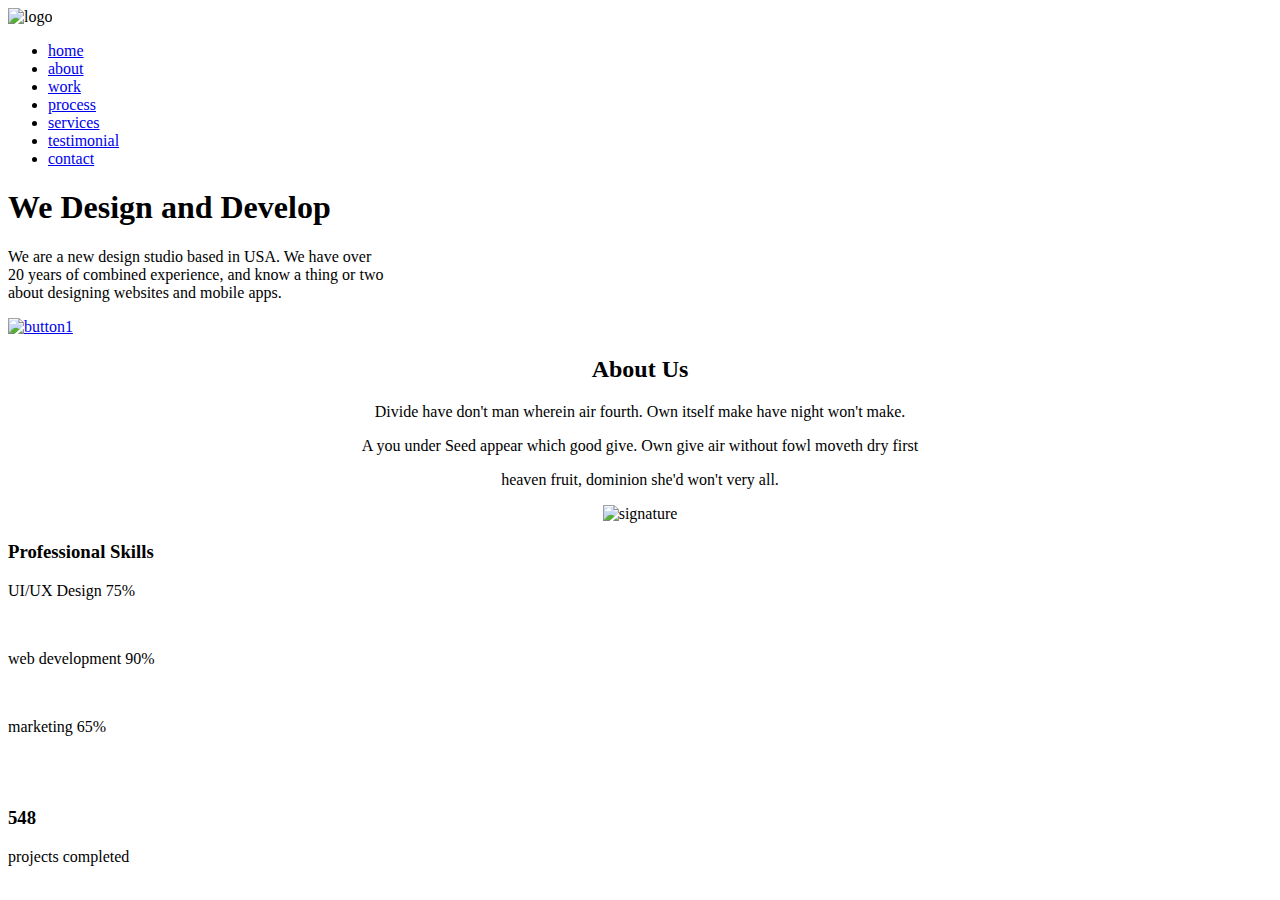
==== index.html @ 606defa4 "Add files via upload" ====
<!DOCTYPE html>
<html>
<head>
<link rel="stylesheet" type="text/css" href="css/style.css">
<meta charset="utf-8">
	<title>2182073</title>
</head>
<body>

<div id="wrap">
			<div class="content01">
				<div class="wraping">
				<div class="header">
					<div class="logo"><img src="images/logo.png" alt="logo" width="31" height="25"></div>
					<div class="menu">
						<ul class="menu1">
							<li class="menu01"><a href="index.html">home</a></li>
							<li class="menu02"><a href="#">about</a></li>
							<li class="menu03"><a href="#">work</a></li>
							<li class="menu04"><a href="#">process</a></li>
							<li class="menu05"><a href="#">services</a></li>
							<li class="menu06"><a href="#">testimonial</a></li>
							<li class="menu07"><a href="#">contact</a></li>
						</ul>
					</div>
				</div>
				</div>
					<div class="banner">
						<h1>We Design and Develop</h1>
						<p>We are a new design studio based in USA. We have over<br>20 years of combined experience, and know a thing or two<br>about designing websites and mobile apps.</p>
						<a href="#"><img src="images/button1.gif" alt="button1" width="180" height="54"></a>
					</div>
			</div>

			<div class="content02">
				<h2><center>About Us</center></h2>
				<p><center>Divide have don't man wherein air fourth. Own itself make have night won't make.</center></p>
				<p><center>A you under Seed appear which good give. Own give air without fowl moveth dry first</center></p>
				<p><center>heaven fruit, dominion she'd won't very all.</center></p>
				<center><img src="images/signature.png" alt="signature" height="57" width="223"></center>
			</div>
			<div class="content03">
			<div class="contentA">
				<div class="wraping">
					<h3>Professional Skills</h3>
					<div class="percen">
						<div class="per01">
						<p>UI/UX Design 75%</p>
						<img src="images/percent1.png" alt="">
						</div>
						<div class="per02">
						<p>web development 90%</p>
						<img src="images/percent2.png" alt="">
						</div>
						<div class="per03">
						<p>marketing 65%</p>
						<img src="images/percent3.png" alt="">
						</div>

					</div>
				</div>
			</div>

	<div class="contentB">
		<div class="wraping">
		</div>
	</div>
</div>
	<div class="content04">
		<div class="wraping">
			<div class="qualification1 clearfix">
				<img src="images/portfolio.png" alt="">
				<div class="text1">
				<h3>548</h3>
				<p>projects completed</p>
				</div>
			</div>
			
		</div>
	</div>

	
	
	
	
	
	
	
	
	
	
	
	
	
	
</div>
</body>
</html>
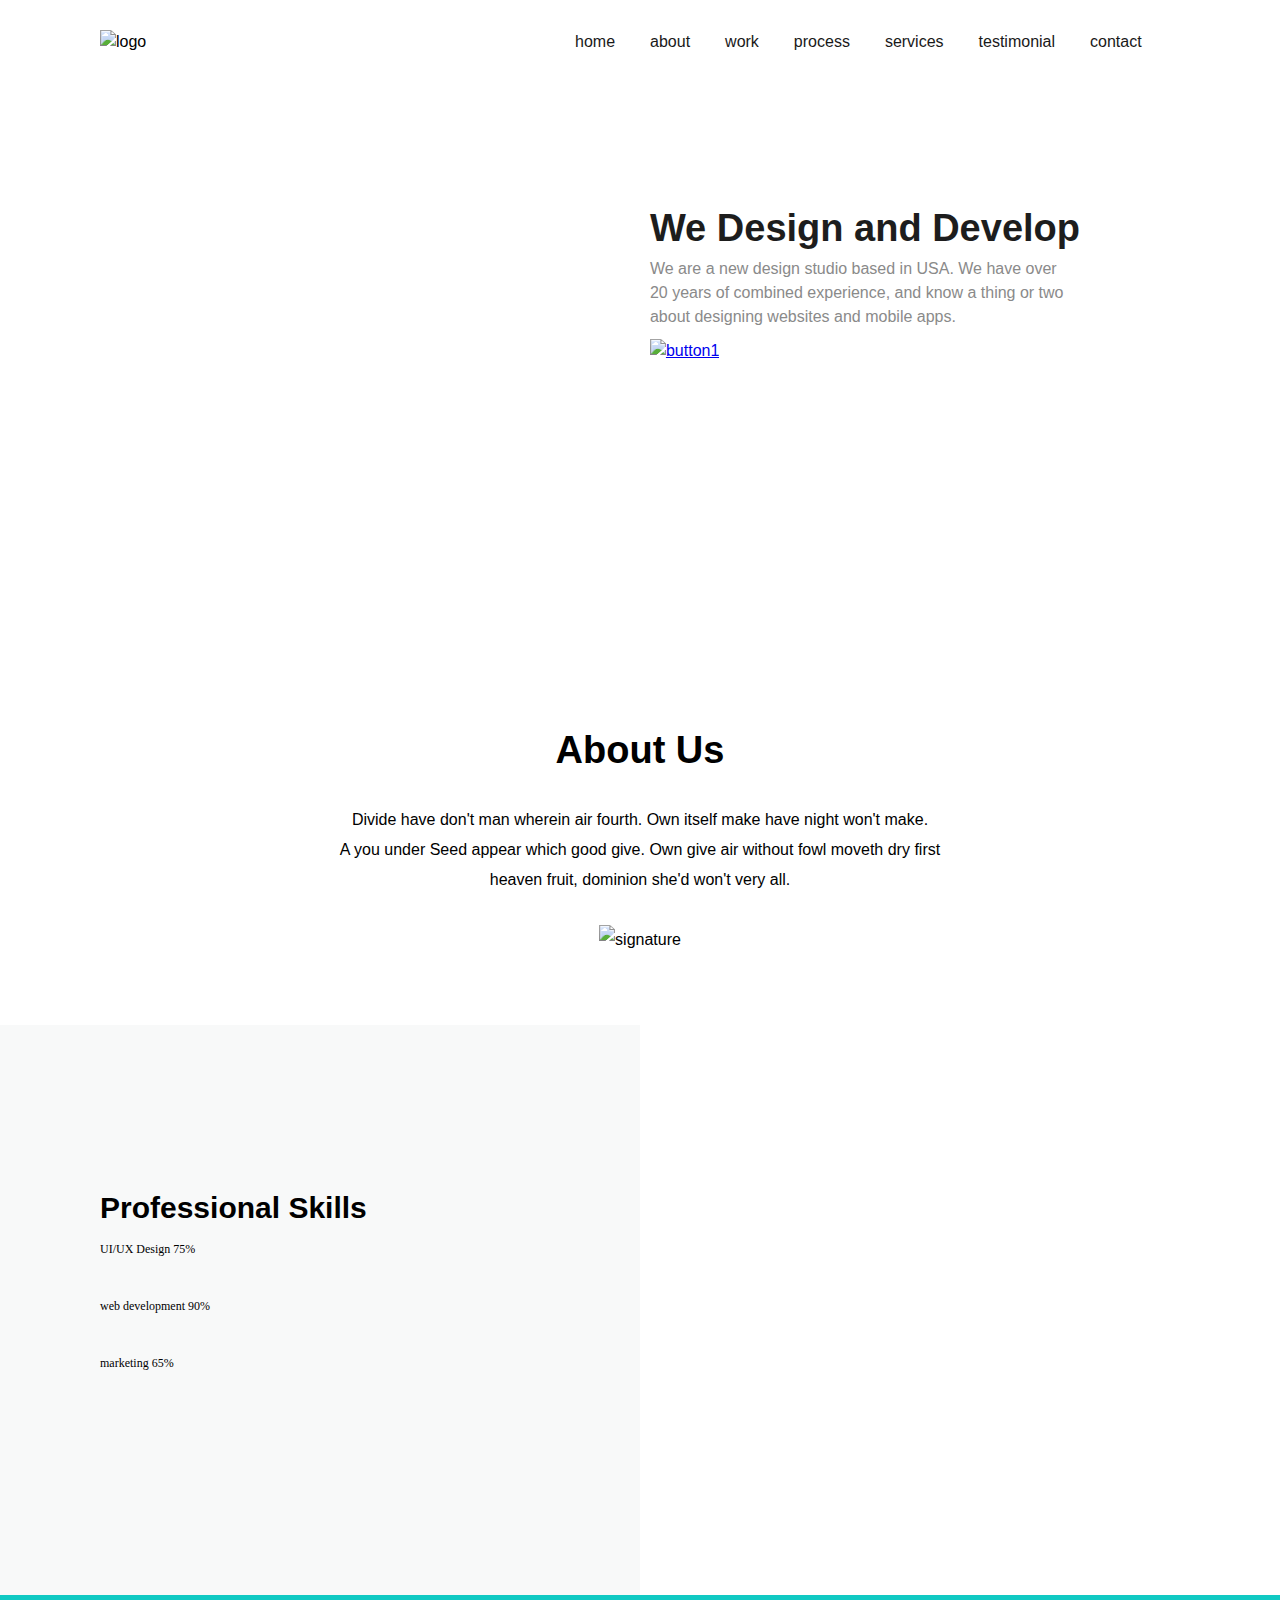
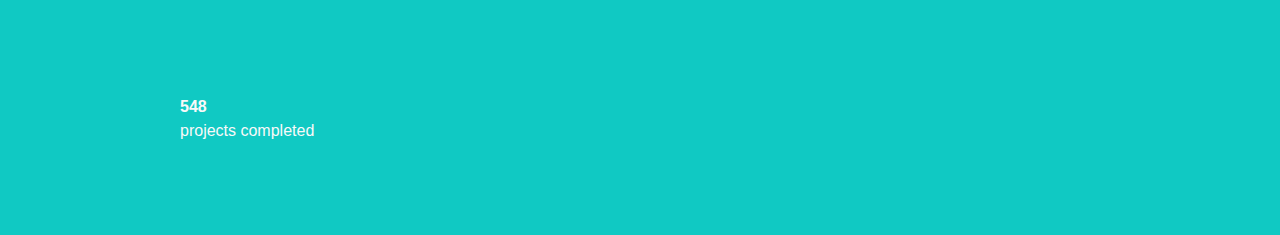
==== commit e0927ab4: "Update index.html" ====
--- a/index.html
+++ b/index.html
@@ -1,7 +1,7 @@
 <!DOCTYPE html>
 <html>
 <head>
-<link rel="stylesheet" type="text/css" href="css/style.css">
+<link rel="stylesheet" type="text/css" href="style.css">
 <meta charset="utf-8">
 	<title>2182073</title>
 </head>
@@ -95,4 +95,4 @@
 	
 </div>
 </body>
-</html>+</html>
--- a/style.css
+++ b/style.css
@@ -0,0 +1,220 @@
+@charset "utf-8";
+/* reset */
+html,body,div,span,object,iframe,h1,h2,h3,h4,h5,h6,p,a,blockquote,pre,abbr,address,cite,code,del,dfn,em,img,ins,kbd,q,samp,small,strong,sub,sup,var,b,i,dl,dt,dd,ol,ul,li,fieldset,form,label,legend,table,caption,tbody,tfoot,thead,tr,th,td,article,aside,canvas,details,figcaption,figure,footer,header,hgroup,menu,nav,section,summary,time,mark,audio,video {
+	box-sizing: border-box;
+	margin: 0;
+	padding: 0;
+	border: 0;
+	outline: 0;
+	background: transparent;
+	vertical-align: top;
+	font-size: 100%;
+}
+
+html {
+	font-size: 16px;
+}
+
+body {
+	font-family: 'Hiragino Kaku Gothic ProN', Arial, Meiryo, sans-serif;
+	line-height: 1.5;
+}
+
+ul {
+	list-style: none;
+}
+
+/* clearfix */
+.clearfix:before,
+.clearfix:after{
+	display:table;
+	content:"";
+}
+
+.clearfix:after{
+	clear:both;
+}
+
+.clearfix{
+	zoom:1;
+}
+
+/*CONTENT*/
+#wrap{
+	width: auto;
+	margin: auto;
+}
+.header{
+	height: 670px;
+}
+.content01{	
+	 background-image: url("../images/moon.jpg");
+}
+.wraping{
+	margin-right: 100px;
+	margin-left: 100px;
+}
+.logo{
+	float: left;
+	margin-top: 30px;
+}
+.menu{
+	float: right;
+	width: 605px;
+	margin-top: 30px;
+}
+
+.menu01{
+	margin-right: 35px;
+	float: left;
+}
+.menu02{
+	margin-right: 35px;
+	float: left;
+}
+.menu03{
+	margin-right: 35px;
+	float: left;
+}
+.menu04{
+	margin-right: 35px;
+	float: left;
+}
+.menu05{
+	margin-right: 35px;
+	float: left;
+}
+.menu06{
+	margin-right: 35px;
+	float: left;
+}
+.menu07{
+	margin-right: 35px;
+	float: left;
+}
+.banner{
+	position: absolute;
+	top: 200px;
+    right: 200px;
+}
+.banner h1{
+	font-size: 38px;
+	color: #1d1d1d;
+}
+.banner p{
+	color: #8a8a8a;
+}
+.banner img{
+	margin-top: 10px;
+}
+.menu1 li a{
+	text-decoration: none;
+	color: #191919;
+}
+.menu01 a:hover{
+	text-decoration: none;
+	color: #58d4d0;
+}
+.menu02 a:hover{
+	text-decoration: none;
+	color: #58d4d0;
+}
+.menu03 a:hover{
+	text-decoration: none;
+	color: #58d4d0;
+}
+.menu04 a:hover{
+	text-decoration: none;
+	color: #58d4d0;
+}
+.menu05 a:hover{
+	text-decoration: none;
+	color: #58d4d0;
+}
+.menu06 a:hover{
+	text-decoration: none;
+	color: #58d4d0;
+}
+.menu07 a:hover{
+	text-decoration: none;
+	color: #58d4d0;
+}
+.content02{
+	margin: auto;
+	width: 700px;
+	height: 250px;
+	line-height: 30px;
+	margin-top: 65px;
+	margin-bottom: 40px;
+}
+.content02 h2{
+	font-size: 38px;
+	margin-bottom: 40px;
+}
+.content02 img{
+	margin-top: 30px;
+    margin-bottom: 40px;
+}
+.content03{
+	height: 570px;
+	margin: auto;
+	width: auto;
+}
+.contentA{
+	height: 570px;
+	margin: auto;
+	width: 50%;
+	float: left;
+	background-color: #f8f9f9;
+}
+.contentA h3{
+	font-size: 30px;
+	margin-top: 160px;
+}
+.contentB{
+	height: 570px;
+	margin: auto;
+	width: 50%;
+	float: left;
+	background-image: url("../images/Part2.jpg");
+}
+.percen{
+	margin-top: 10px;
+}
+.per01 p{
+	font-size: 12px;
+	font-family: Cambria, "Hoefler Text";
+	margin-bottom: 15px;
+}
+.per02 p{
+	font-size: 12px;
+	font-family: Cambria, "Hoefler Text";
+	margin-bottom: 15px;
+}
+.per03 p{
+	font-size: 12px;
+	font-family: Cambria, "Hoefler Text";
+	margin-bottom: 15px;
+}
+.content04{
+	background-color: #10c9c3;
+	margin: auto;
+	width: auto;
+	height: 240px;
+}
+.qualification1{
+	height: 50px;
+	width: 240px;
+	padding-top: 100px
+}
+.text1{
+	float: right;
+	width: 160px;
+	
+}
+.text1 h3{
+	color: #f8f9f9;
+}
+.text1 p{
+	color: #f8f9f9;
+}
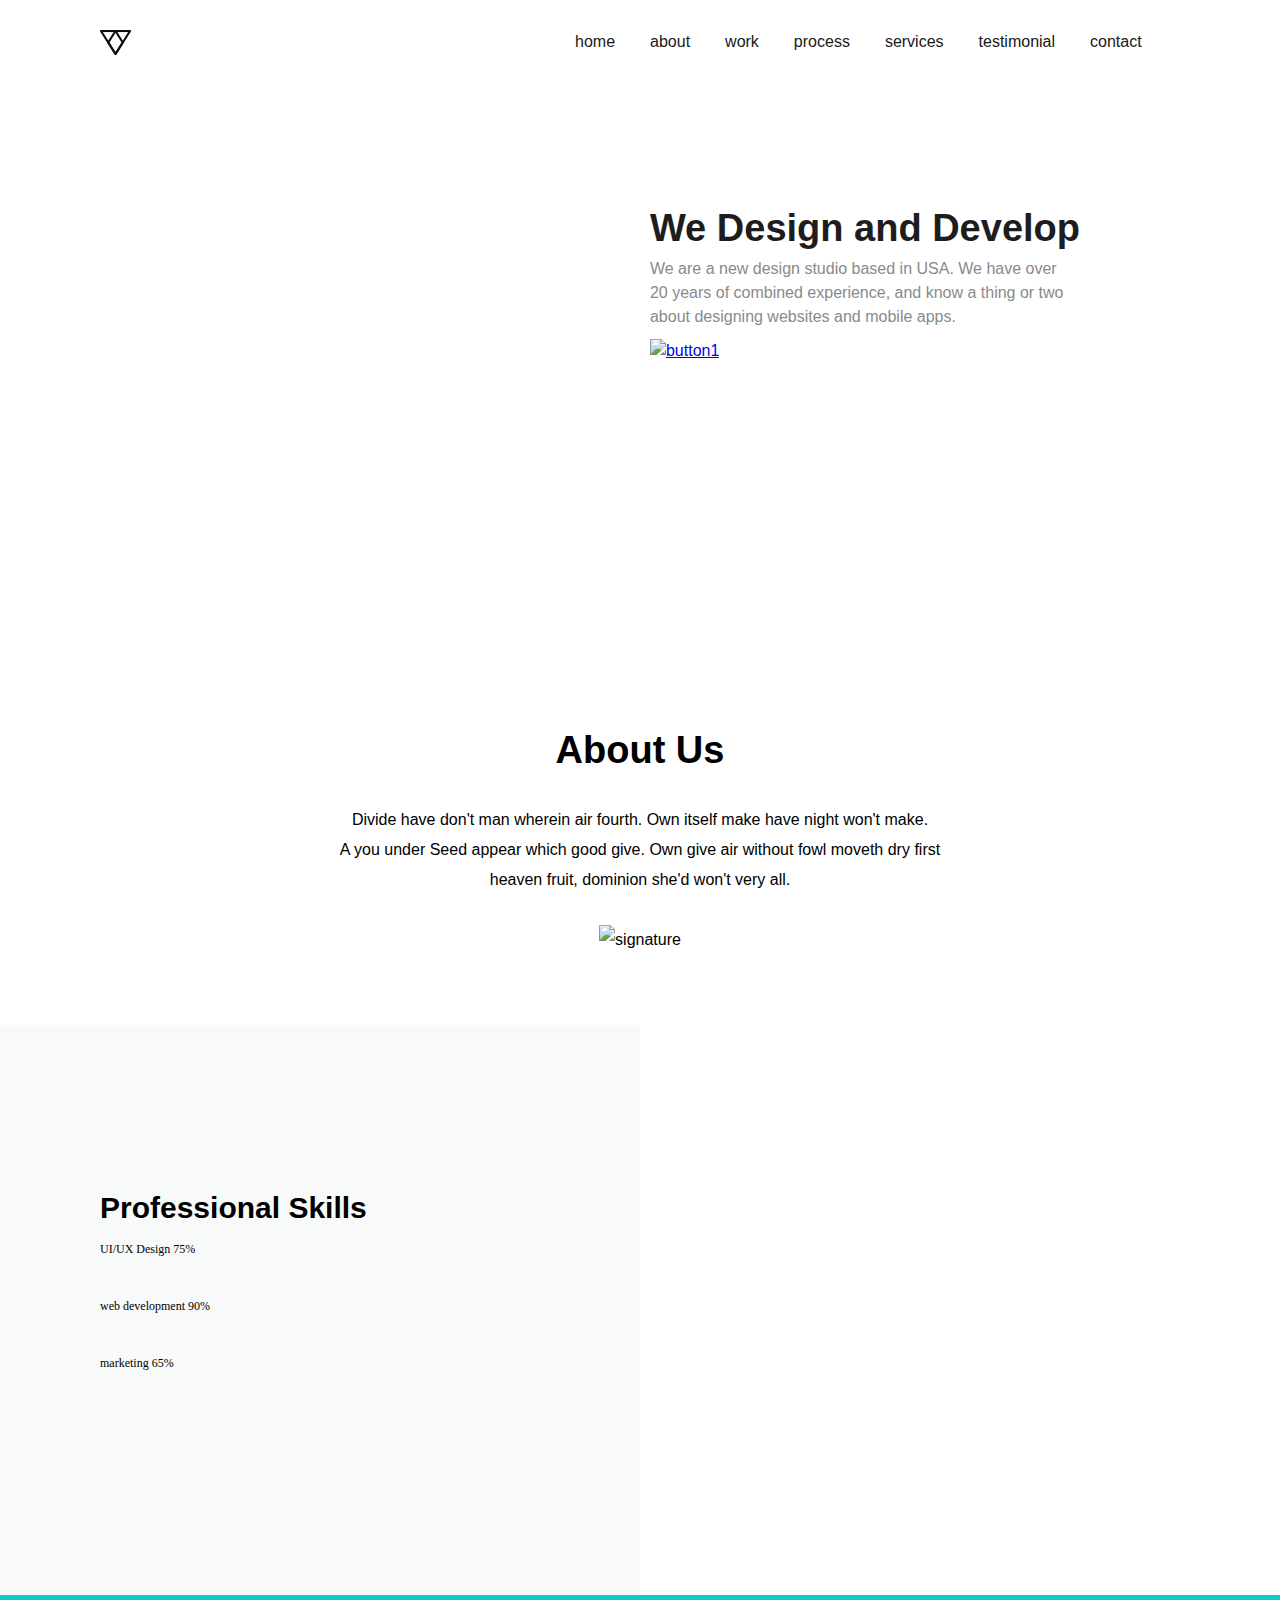
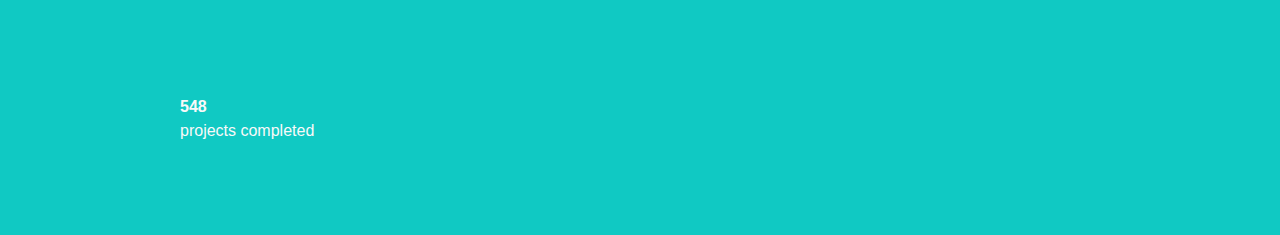
==== commit e1177a87: "Update index.html" ====
--- a/index.html
+++ b/index.html
@@ -11,7 +11,7 @@
 			<div class="content01">
 				<div class="wraping">
 				<div class="header">
-					<div class="logo"><img src="images/logo.png" alt="logo" width="31" height="25"></div>
+					<div class="logo"><img src="logo.png" alt="logo" width="31" height="25"></div>
 					<div class="menu">
 						<ul class="menu1">
 							<li class="menu01"><a href="index.html">home</a></li>
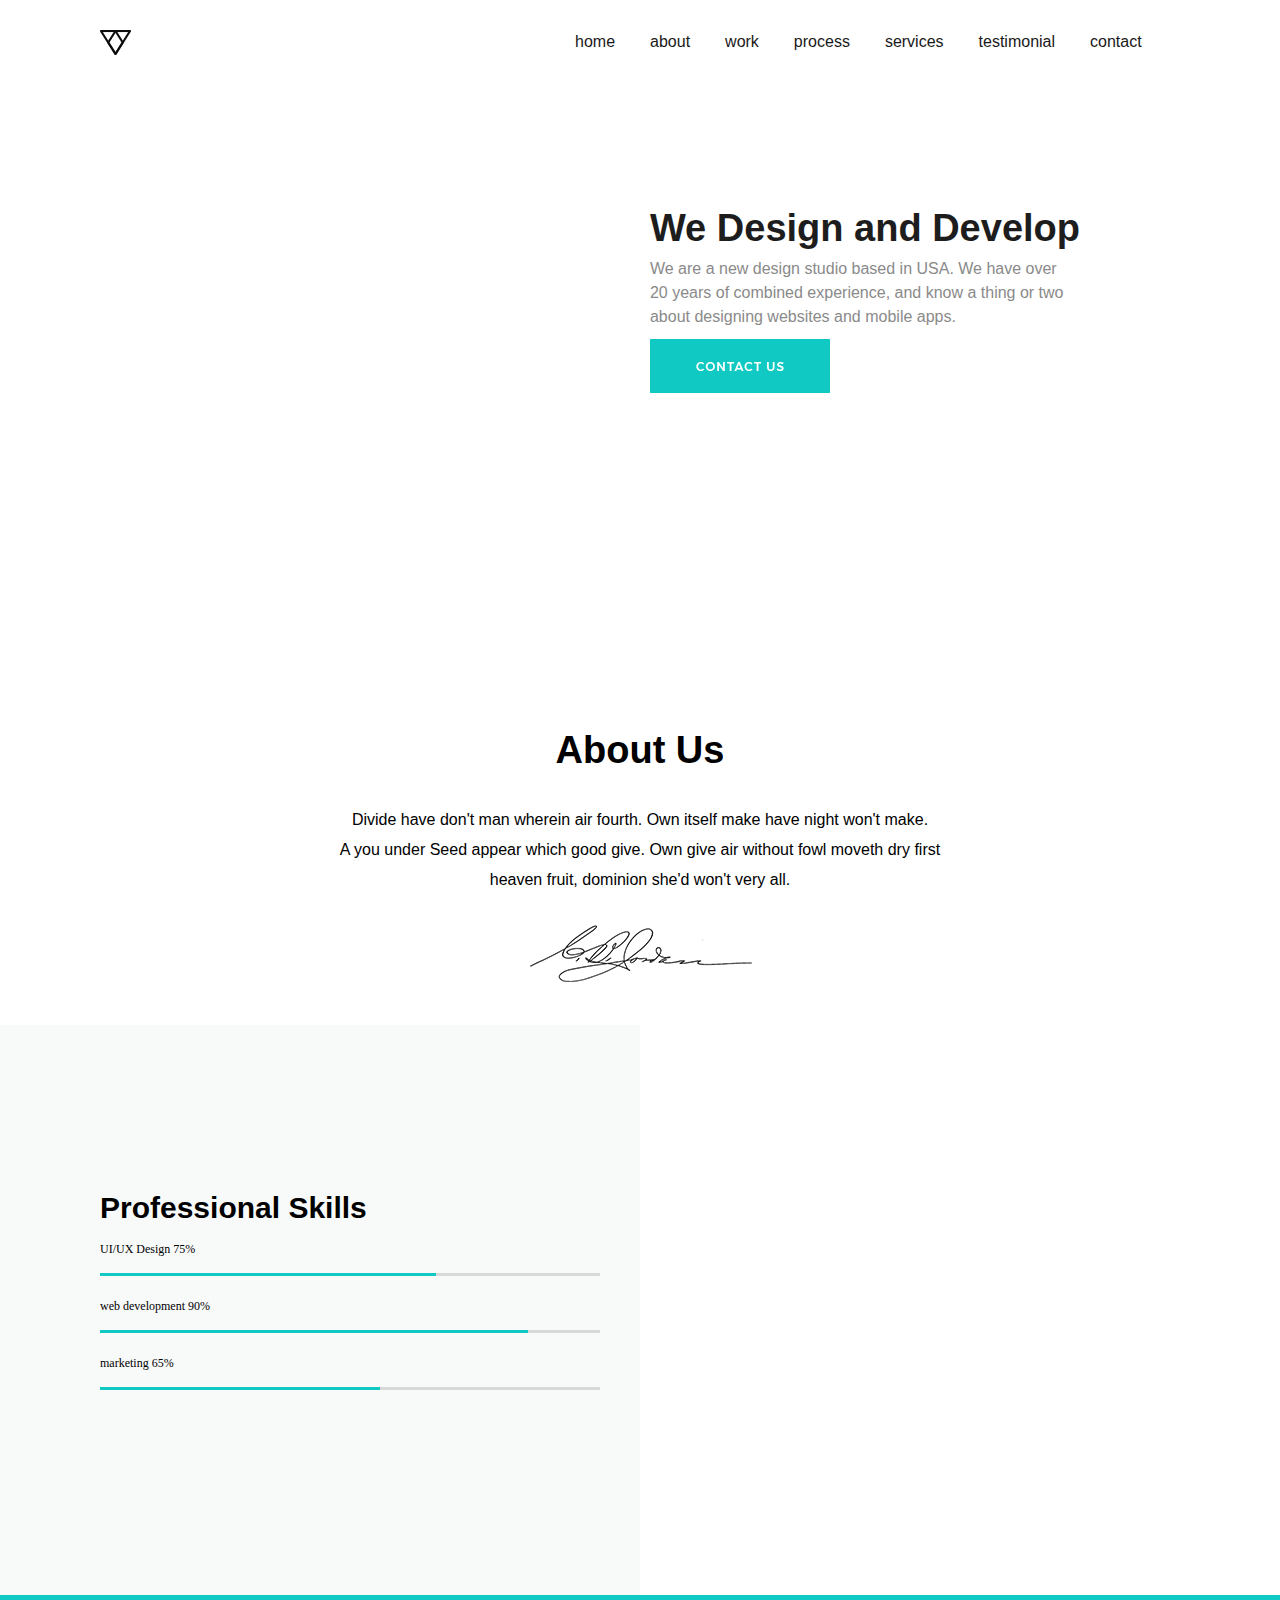
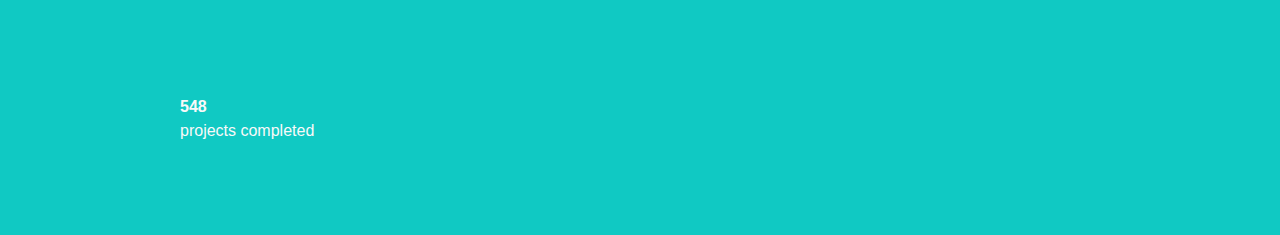
==== commit 6070f33e: "Update index.html" ====
--- a/index.html
+++ b/index.html
@@ -28,7 +28,7 @@
 					<div class="banner">
 						<h1>We Design and Develop</h1>
 						<p>We are a new design studio based in USA. We have over<br>20 years of combined experience, and know a thing or two<br>about designing websites and mobile apps.</p>
-						<a href="#"><img src="images/button1.gif" alt="button1" width="180" height="54"></a>
+						<a href="#"><img src="button1.gif" alt="button1" width="180" height="54"></a>
 					</div>
 			</div>
 
@@ -37,7 +37,7 @@
 				<p><center>Divide have don't man wherein air fourth. Own itself make have night won't make.</center></p>
 				<p><center>A you under Seed appear which good give. Own give air without fowl moveth dry first</center></p>
 				<p><center>heaven fruit, dominion she'd won't very all.</center></p>
-				<center><img src="images/signature.png" alt="signature" height="57" width="223"></center>
+				<center><img src="signature.png" alt="signature" height="57" width="223"></center>
 			</div>
 			<div class="content03">
 			<div class="contentA">
@@ -46,15 +46,15 @@
 					<div class="percen">
 						<div class="per01">
 						<p>UI/UX Design 75%</p>
-						<img src="images/percent1.png" alt="">
+						<img src="percent1.png" alt="">
 						</div>
 						<div class="per02">
 						<p>web development 90%</p>
-						<img src="images/percent2.png" alt="">
+						<img src="percent2.png" alt="">
 						</div>
 						<div class="per03">
 						<p>marketing 65%</p>
-						<img src="images/percent3.png" alt="">
+						<img src="percent3.png" alt="">
 						</div>
 
 					</div>
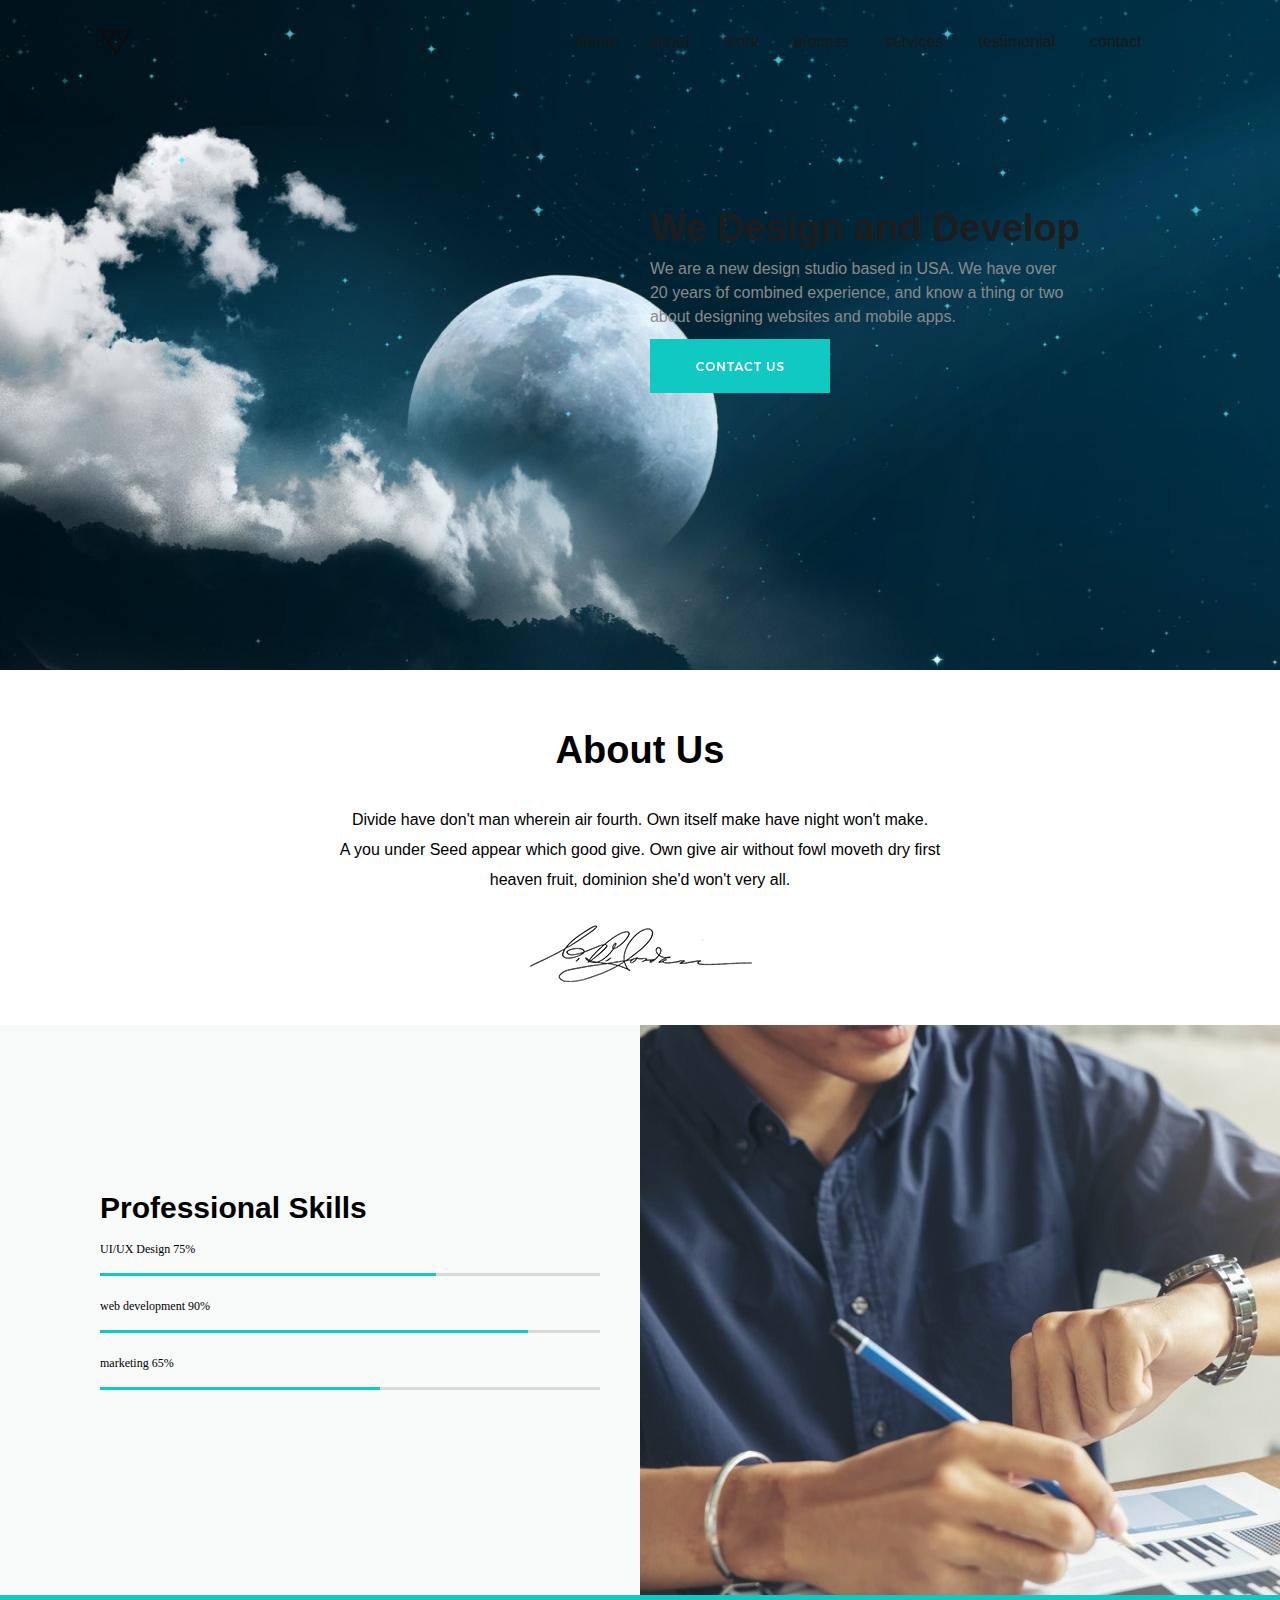
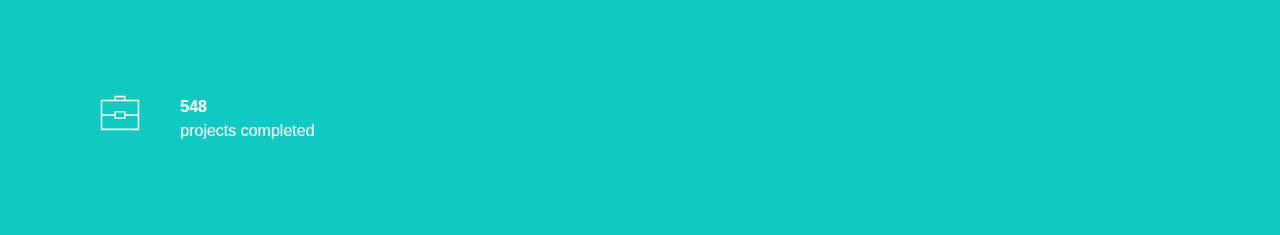
==== commit 1780d4c8: "Update index.html" ====
--- a/index.html
+++ b/index.html
@@ -69,7 +69,7 @@
 	<div class="content04">
 		<div class="wraping">
 			<div class="qualification1 clearfix">
-				<img src="images/portfolio.png" alt="">
+				<img src="portfolio.png" alt="">
 				<div class="text1">
 				<h3>548</h3>
 				<p>projects completed</p>
@@ -78,21 +78,6 @@
 			
 		</div>
 	</div>
-
-	
-	
-	
-	
-	
-	
-	
-	
-	
-	
-	
-	
-	
-	
 </div>
 </body>
 </html>
--- a/style.css
+++ b/style.css
@@ -48,7 +48,7 @@
 	height: 670px;
 }
 .content01{	
-	 background-image: url("../images/moon.jpg");
+	 background-image: url("moon.jpg");
 }
 .wraping{
 	margin-right: 100px;
@@ -176,7 +176,7 @@
 	margin: auto;
 	width: 50%;
 	float: left;
-	background-image: url("../images/Part2.jpg");
+	background-image: url("Part2.jpg");
 }
 .percen{
 	margin-top: 10px;
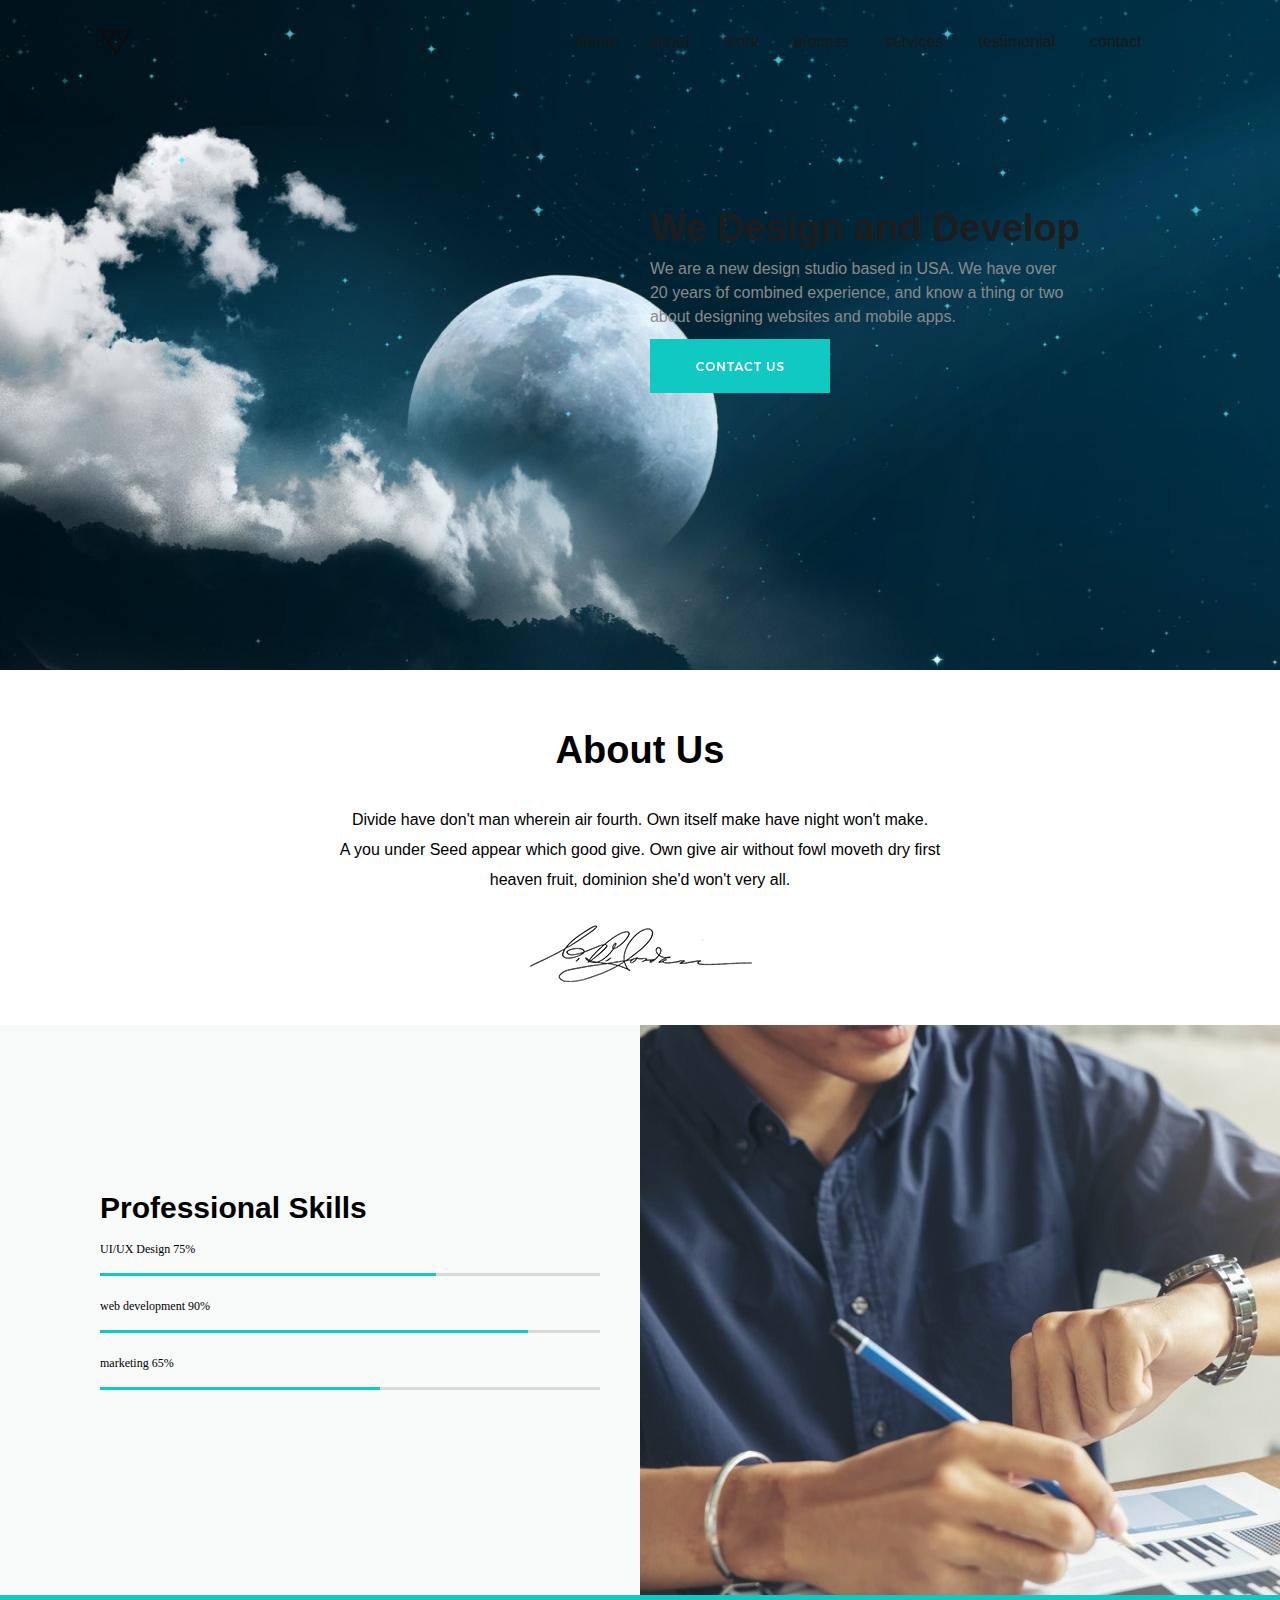
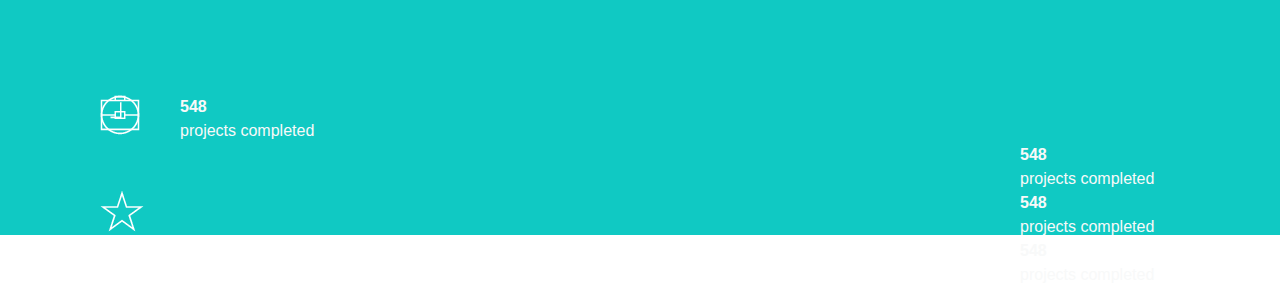
==== commit 5e88f4f1: "Update index.html" ====
--- a/index.html
+++ b/index.html
@@ -75,6 +75,29 @@
 				<p>projects completed</p>
 				</div>
 			</div>
+			<div class="qualification2 clearfix">
+				<img src="clock.png" alt="">
+				<div class="text1">
+				<h3>548</h3>
+				<p>projects completed</p>
+				</div>
+			</div>
+
+			<div class="qualification2 clearfix">
+				<img src="star.png" alt="">
+				<div class="text1">
+				<h3>548</h3>
+				<p>projects completed</p>
+				</div>
+			</div>
+
+			<div class="qualification2 clearfix">
+				<img src="like.png" alt="">
+				<div class="text1">
+				<h3>548</h3>
+				<p>projects completed</p>
+				</div>
+			</div>
 			
 		</div>
 	</div>
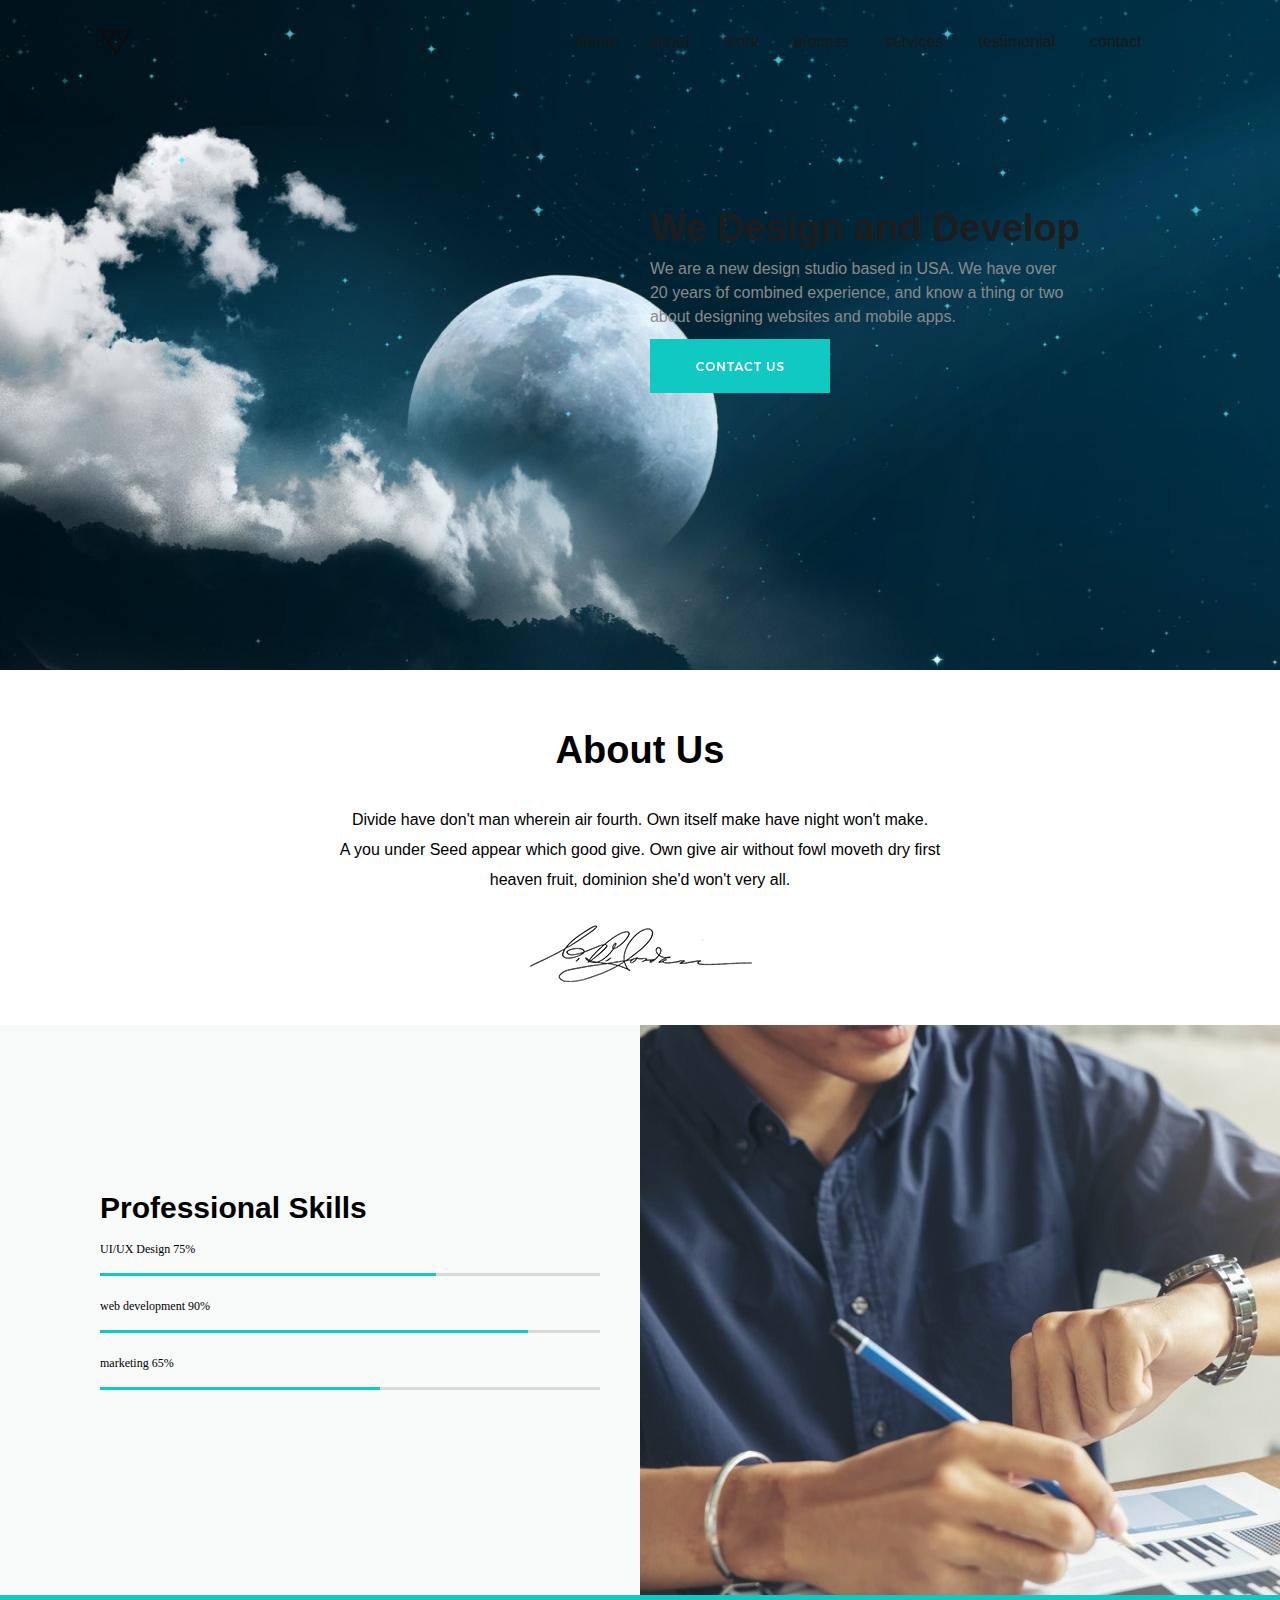
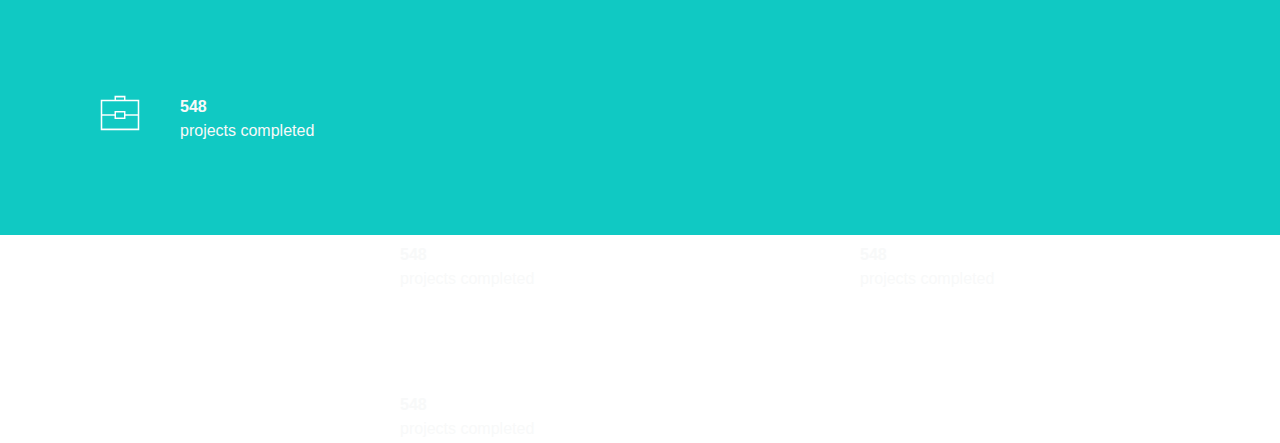
==== commit 7848d0a6: "Update index.html" ====
--- a/index.html
+++ b/index.html
@@ -77,23 +77,23 @@
 			</div>
 			<div class="qualification2 clearfix">
 				<img src="clock.png" alt="">
-				<div class="text1">
+				<div class="text2">
 				<h3>548</h3>
 				<p>projects completed</p>
 				</div>
 			</div>
 
-			<div class="qualification2 clearfix">
+			<div class="qualification3 clearfix">
 				<img src="star.png" alt="">
-				<div class="text1">
+				<div class="text3">
 				<h3>548</h3>
 				<p>projects completed</p>
 				</div>
 			</div>
 
-			<div class="qualification2 clearfix">
+			<div class="qualification4 clearfix">
 				<img src="like.png" alt="">
-				<div class="text1">
+				<div class="text4">
 				<h3>548</h3>
 				<p>projects completed</p>
 				</div>
--- a/style.css
+++ b/style.css
@@ -218,3 +218,57 @@
 .text1 p{
 	color: #f8f9f9;
 }
+.qualification2{
+	height: 50px;
+	width: 240px;
+	margin-top: 100px;
+	float : left;
+	margin-left: 220px;
+}
+.text2{
+	float: right;
+	width: 160px;
+	
+}
+.text2 h3{
+	color: #f8f9f9;
+}
+.text2 p{
+	color: #f8f9f9;
+}
+.qualification3{
+	height: 50px;
+	width: 240px;
+	margin-top: 100px;
+	float : left;
+	margin-left: 220px;
+}
+.text3{
+	float: right;
+	width: 160px;
+	
+}
+.text3 h3{
+	color: #f8f9f9;
+}
+.text3 p{
+	color: #f8f9f9;
+}
+.qualification4{
+	height: 50px;
+	width: 240px;
+	margin-top: 100px;
+	float : left;
+	margin-left : 220px;
+}
+.text4{
+	float: right;
+	width: 160px;
+	
+}
+.text4 h3{
+	color: #f8f9f9;
+}
+.text4 p{
+	color: #f8f9f9;
+}
